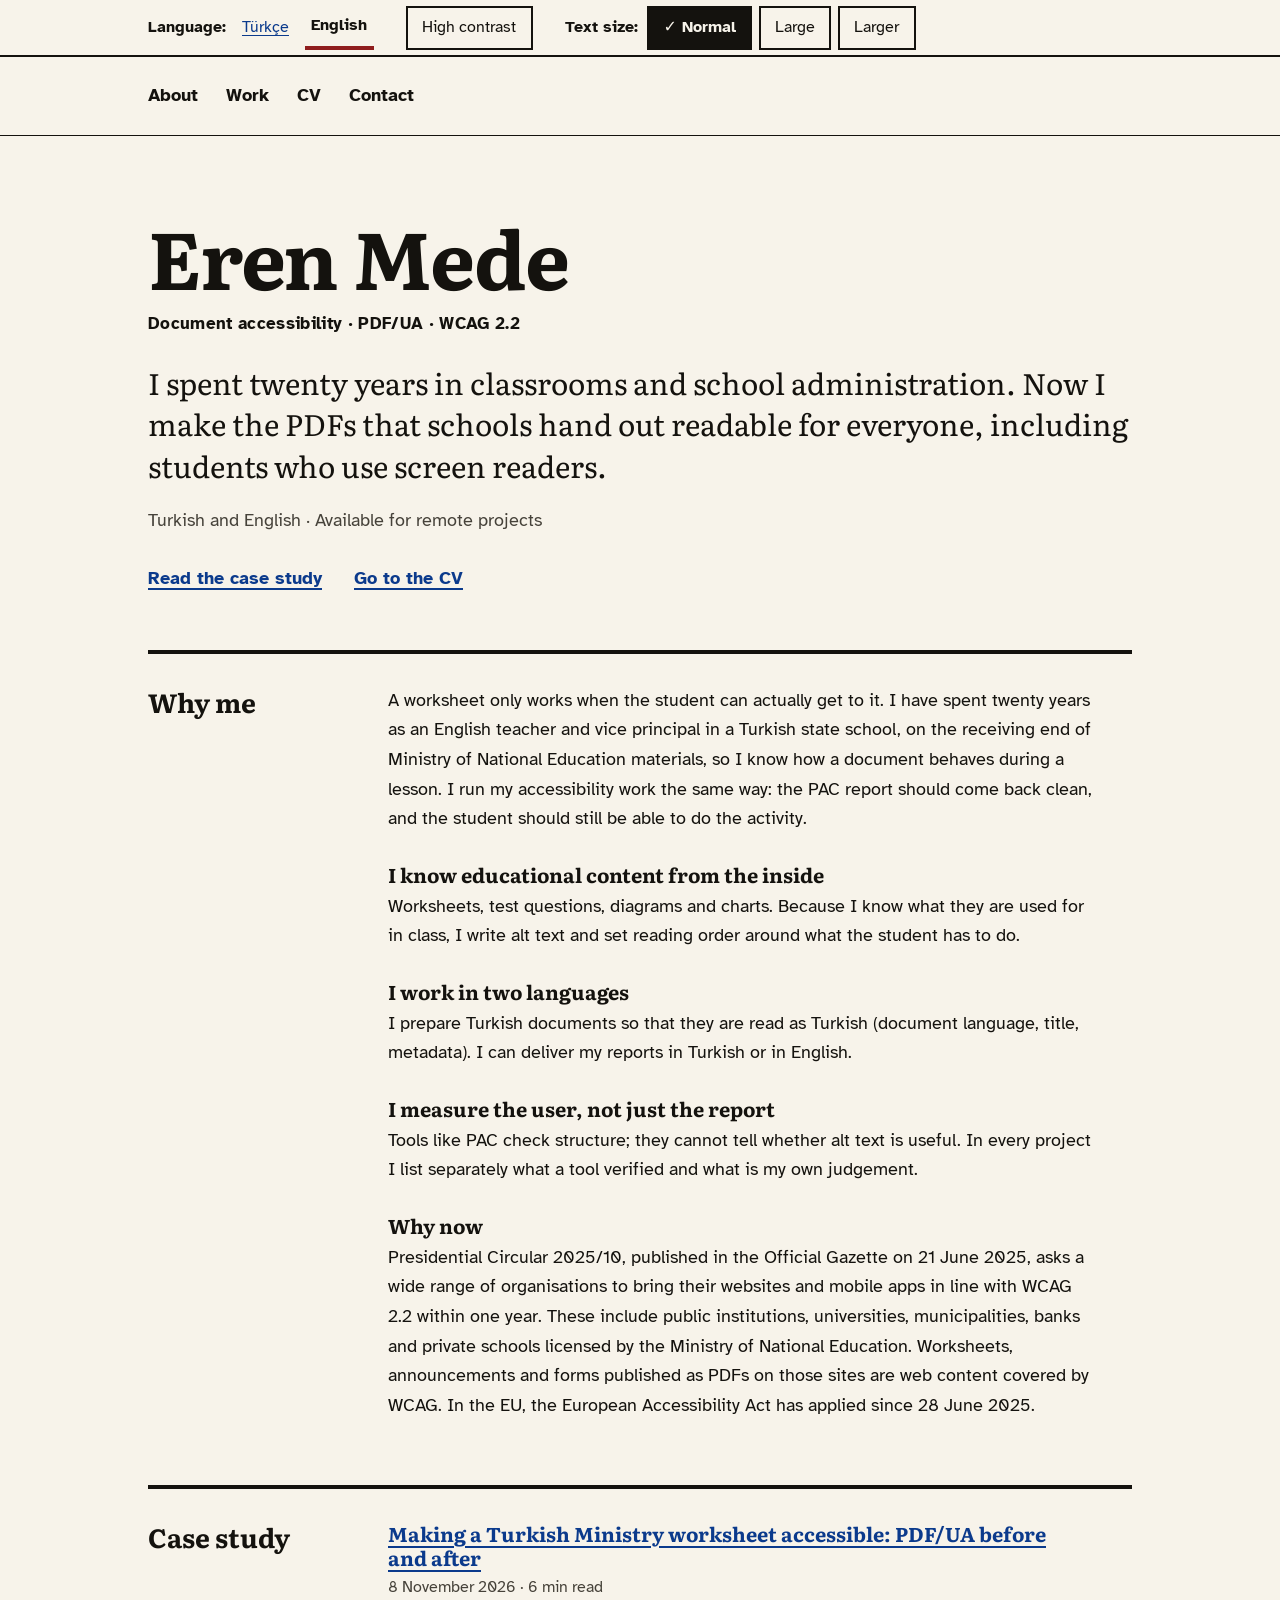
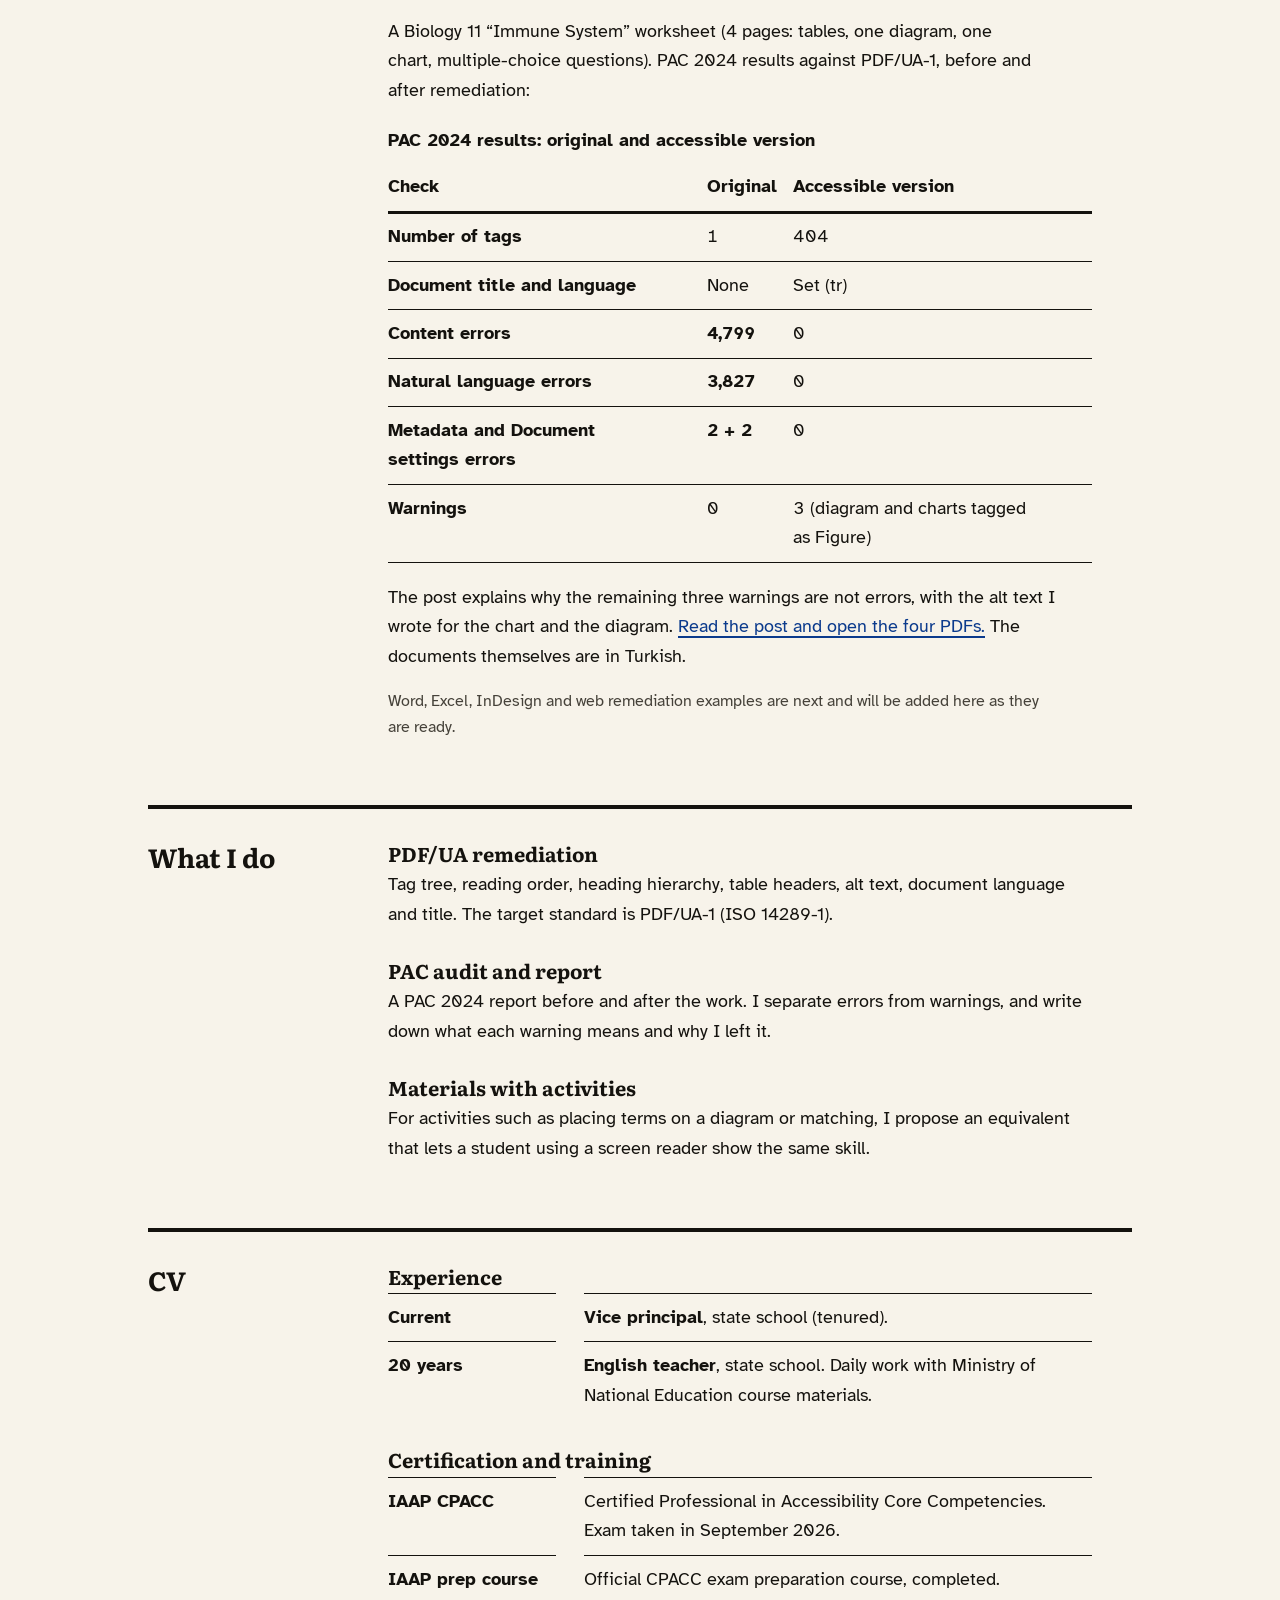
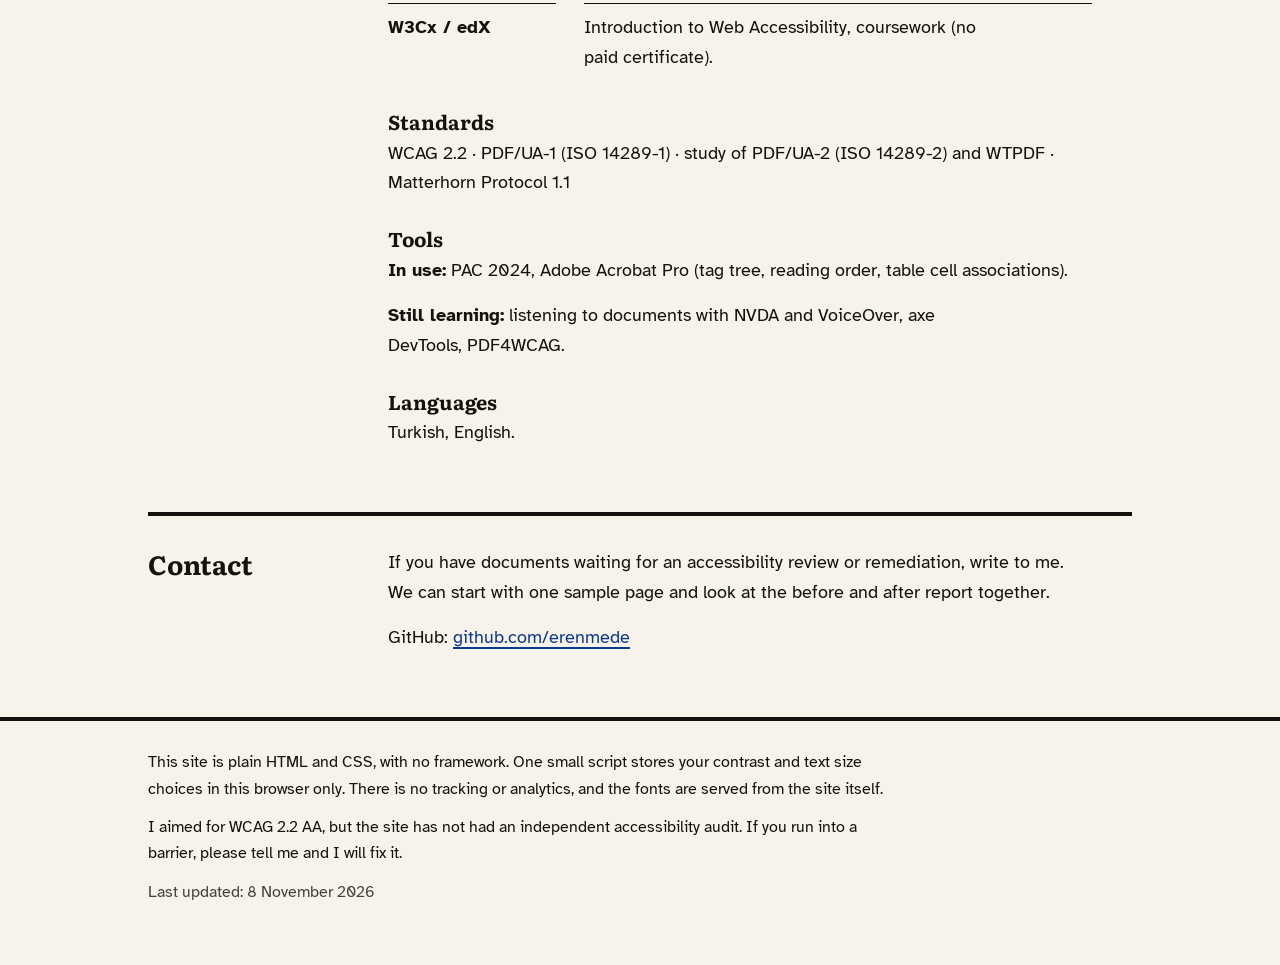
==== en/index.html @ 9f00c03e "site yenilendi" ====
<!doctype html>
<html lang="en" data-contrast="normal" data-size="100">
<head>
<meta charset="utf-8">
<meta name="viewport" content="width=device-width, initial-scale=1">
<title>Eren Mede — Document accessibility for educational materials</title>
<meta name="description" content="PDF/UA and WCAG 2.2 work. Twenty years as an English teacher and school administrator in Turkey; now making school documents readable for everyone, including screen reader users.">
<link rel="canonical" href="https://erenmede.github.io/en/">
<link rel="alternate" hreflang="tr" href="https://erenmede.github.io/">
<link rel="alternate" hreflang="en" href="https://erenmede.github.io/en/">
<link rel="alternate" hreflang="x-default" href="https://erenmede.github.io/">
<meta name="color-scheme" content="light dark">
<link rel="stylesheet" href="../assets/site.css">
<script src="../assets/site.js"></script>
</head>
<body>
<a class="skip" href="#icerik">Skip to main content</a>
<div class="prefs" role="region" aria-label="Display preferences">
  <div class="wrap prefs-row">
    <p class="pref"><span class="pref-label" id="lbl-lang">Language:</span>
      <a lang="tr" hreflang="tr" href="../index.html">Türkçe</a>
      <a lang="en" hreflang="en" href="index.html" aria-current="true">English</a></p>
    <p class="pref js-only"><button type="button" id="contrast-toggle" aria-pressed="false">High contrast</button></p>
    <div class="pref js-only" role="group" aria-labelledby="lbl-size"><span class="pref-label" id="lbl-size">Text size:</span>
      <span class="btn-row"><button type="button" data-size-btn="100" aria-pressed="true">Normal</button><button type="button" data-size-btn="115" aria-pressed="false">Large</button><button type="button" data-size-btn="130" aria-pressed="false">Larger</button></span></div>
  </div>
</div>
<header class="masthead">
  <div class="wrap"><nav aria-label="Main menu"><ul><li><a href="#hakkimda">About</a></li><li><a href="#calisma">Work</a></li><li><a href="#ozgecmis">CV</a></li><li><a href="#iletisim">Contact</a></li></ul></nav></div>
</header>
<main id="icerik" tabindex="-1">
  <div class="wrap">
    <div class="hero">
      <h1>Eren Mede</h1>
      <p class="role">Document accessibility · PDF/UA · WCAG 2.2</p>
      <p class="lead">I spent twenty years in classrooms and school administration. Now I make the PDFs that schools hand out readable for everyone, including students who use screen readers.</p>
      <p class="meta-line">Turkish and English · Available for remote projects</p>
      <p class="cta"><a href="#calisma">Read the case study</a><a href="#ozgecmis">Go to the CV</a></p>
    </div>
  
  <section class="sec" id="hakkimda" aria-labelledby="hakkimda-h">
    <h2 id="hakkimda-h">Why me</h2>
    <div>
      <p>A worksheet only works when the student can actually get to it. I have spent twenty years as an English teacher and vice principal in a Turkish state school, on the receiving end of Ministry of National Education materials, so I know how a document behaves during a lesson. I run my accessibility work the same way: the PAC report should come back clean, and the student should still be able to do the activity.</p>
      <h3>I know educational content from the inside</h3>
      <p>Worksheets, test questions, diagrams and charts. Because I know what they are used for in class, I write alt text and set reading order around what the student has to do.</p>
      <h3>I work in two languages</h3>
      <p>I prepare Turkish documents so that they are read as Turkish (document language, title, metadata). I can deliver my reports in Turkish or in English.</p>
      <h3>I measure the user, not just the report</h3>
      <p>Tools like PAC check structure; they cannot tell whether alt text is useful. In every project I list separately what a tool verified and what is my own judgement.</p>
      <h3>Why now</h3>
      <p>Presidential Circular 2025/10, published in the Official Gazette on 21 June 2025, asks a wide range of organisations to bring their websites and mobile apps in line with WCAG 2.2 within one year. These include public institutions, universities, municipalities, banks and private schools licensed by the Ministry of National Education. Worksheets, announcements and forms published as PDFs on those sites are web content covered by WCAG. In the EU, the European Accessibility Act has applied since 28 June 2025.</p>
  </div>
  </section>
  
  <section class="sec" id="calisma" aria-labelledby="calisma-h">
    <h2 id="calisma-h">Case study</h2>
    <div>
      <h3 class="work-title"><a href="posts/immune-system-worksheet-pdf-ua.html">Making a Turkish Ministry worksheet accessible: PDF/UA before and after</a></h3>
      <p class="fine"><time datetime="2026-11-08">8 November 2026</time> · 6 min read</p>
      <p>A Biology 11 “Immune System” worksheet (4 pages: tables, one diagram, one chart, multiple-choice questions). PAC 2024 results against PDF/UA-1, before and after remediation:</p>
      <div class="table-wrap" role="region" aria-labelledby="proof-cap" tabindex="0">
        <table>
          <caption id="proof-cap">PAC 2024 results: original and accessible version</caption>
          <thead><tr><th scope="col">Check</th><th scope="col">Original</th><th scope="col">Accessible version</th></tr></thead>
          <tbody>
            <tr><th scope="row">Number of tags</th><td>1</td><td>404</td></tr>
            <tr><th scope="row">Document title and language</th><td>None</td><td>Set (tr)</td></tr>
            <tr><th scope="row">Content errors</th><td class="bad">4,799</td><td>0</td></tr>
            <tr><th scope="row">Natural language errors</th><td class="bad">3,827</td><td>0</td></tr>
            <tr><th scope="row">Metadata and Document settings errors</th><td class="bad">2 + 2</td><td>0</td></tr>
            <tr><th scope="row">Warnings</th><td>0</td><td>3 (diagram and charts tagged as Figure)</td></tr>
          </tbody>
        </table>
      </div>
      <p>The post explains why the remaining three warnings are not errors, with the alt text I wrote for the chart and the diagram. <a href="posts/immune-system-worksheet-pdf-ua.html">Read the post and open the four PDFs.</a> The documents themselves are in Turkish.</p>
      <p class="fine">Word, Excel, InDesign and web remediation examples are next and will be added here as they are ready.</p>
  </div>
  </section>
  
  <section class="sec" id="hizmetler" aria-labelledby="hizmetler-h">
    <h2 id="hizmetler-h">What I do</h2>
    <div>
      <h3>PDF/UA remediation</h3>
      <p>Tag tree, reading order, heading hierarchy, table headers, alt text, document language and title. The target standard is PDF/UA-1 (ISO 14289-1).</p>
      <h3>PAC audit and report</h3>
      <p>A PAC 2024 report before and after the work. I separate errors from warnings, and write down what each warning means and why I left it.</p>
      <h3>Materials with activities</h3>
      <p>For activities such as placing terms on a diagram or matching, I propose an equivalent that lets a student using a screen reader show the same skill.</p>
  </div>
  </section>
  
  <section class="sec" id="ozgecmis" aria-labelledby="ozgecmis-h">
    <h2 id="ozgecmis-h">CV</h2>
    <div>
      <h3>Experience</h3>
      <dl class="cv">
        <dt>Current</dt>
        <dd><strong>Vice principal</strong>, state school (tenured).</dd>
        <dt>20 years</dt>
        <dd><strong>English teacher</strong>, state school. Daily work with Ministry of National Education course materials.</dd>
      </dl>
      <!-- ADD: school name/province and years (optional), university and graduation year -->
      <h3>Certification and training</h3>
      <dl class="cv">
        <dt>IAAP CPACC</dt>
        <dd>Certified Professional in Accessibility Core Competencies. Exam taken in September 2026.</dd>
        <dt>IAAP prep course</dt>
        <dd>Official CPACC exam preparation course, completed.</dd>
        <dt>W3Cx / edX</dt>
        <dd>Introduction to Web Accessibility, coursework (no paid certificate).</dd>
      </dl>
      <h3>Standards</h3>
      <p>WCAG 2.2 · PDF/UA-1 (ISO 14289-1) · study of PDF/UA-2 (ISO 14289-2) and WTPDF · Matterhorn Protocol 1.1</p>
      <h3>Tools</h3>
      <p><strong>In use:</strong> PAC 2024, Adobe Acrobat Pro (tag tree, reading order, table cell associations).</p>
      <p><strong>Still learning:</strong> listening to documents with NVDA and VoiceOver, axe DevTools, PDF4WCAG.</p>
      <h3>Languages</h3>
      <p>Turkish, English.</p>
  </div>
  </section>
  
  <section class="sec" id="iletisim" aria-labelledby="iletisim-h">
    <h2 id="iletisim-h">Contact</h2>
    <div>
      <p>If you have documents waiting for an accessibility review or remediation, write to me. We can start with one sample page and look at the before and after report together.</p>
      <!-- ADD: email address, e.g. <p>Email: <a href="mailto:ADDRESS">ADDRESS</a></p> -->
      <p>GitHub: <a href="https://github.com/erenmede">github.com/erenmede</a></p>
  </div>
  </section>
  </div>
</main>
<footer>
  <div class="wrap">
    <p>This site is plain HTML and CSS, with no framework. One small script stores your contrast and text size choices in this browser only. There is no tracking or analytics, and the fonts are served from the site itself.</p><p>I aimed for WCAG 2.2 AA, but the site has not had an independent accessibility audit. If you run into a barrier, please tell me and I will fix it.</p>
    <p class="fine">Last updated: 8 November 2026</p>
  </div>
</footer>
</body>
</html>
---- assets/site.css ----
/* Eren Mede — site stili. Elle yazıldı, çerçeve yok. */
@font-face{font-family:"Literata";font-style:normal;font-weight:400;font-display:swap;src:url(../fonts/literata-latin-400-normal.woff2) format("woff2");unicode-range:U+0000-00FF,U+0131,U+0152-0153,U+02BB-02BC,U+02C6,U+02DA,U+02DC,U+2000-206F,U+2074,U+20AC,U+2122,U+2191,U+2193,U+2212,U+2215,U+FEFF,U+FFFD}
@font-face{font-family:"Literata";font-style:normal;font-weight:400;font-display:swap;src:url(../fonts/literata-latin-ext-400-normal.woff2) format("woff2");unicode-range:U+0100-02AF,U+0304,U+0308,U+0329,U+1E00-1E9F,U+1EF2-1EFF,U+2020,U+20A0-20AB,U+20AD-20CF,U+2113,U+2C60-2C7F,U+A720-A7FF}
@font-face{font-family:"Literata";font-style:italic;font-weight:400;font-display:swap;src:url(../fonts/literata-latin-400-italic.woff2) format("woff2");unicode-range:U+0000-00FF,U+0131,U+0152-0153,U+02BB-02BC,U+02C6,U+02DA,U+02DC,U+2000-206F,U+2074,U+20AC,U+2122,U+2191,U+2193,U+2212,U+2215,U+FEFF,U+FFFD}
@font-face{font-family:"Literata";font-style:italic;font-weight:400;font-display:swap;src:url(../fonts/literata-latin-ext-400-italic.woff2) format("woff2");unicode-range:U+0100-02AF,U+0304,U+0308,U+0329,U+1E00-1E9F,U+1EF2-1EFF,U+2020,U+20A0-20AB,U+20AD-20CF,U+2113,U+2C60-2C7F,U+A720-A7FF}
@font-face{font-family:"Literata";font-style:normal;font-weight:700;font-display:swap;src:url(../fonts/literata-latin-700-normal.woff2) format("woff2");unicode-range:U+0000-00FF,U+0131,U+0152-0153,U+02BB-02BC,U+02C6,U+02DA,U+02DC,U+2000-206F,U+2074,U+20AC,U+2122,U+2191,U+2193,U+2212,U+2215,U+FEFF,U+FFFD}
@font-face{font-family:"Literata";font-style:normal;font-weight:700;font-display:swap;src:url(../fonts/literata-latin-ext-700-normal.woff2) format("woff2");unicode-range:U+0100-02AF,U+0304,U+0308,U+0329,U+1E00-1E9F,U+1EF2-1EFF,U+2020,U+20A0-20AB,U+20AD-20CF,U+2113,U+2C60-2C7F,U+A720-A7FF}
@font-face{font-family:"Atkinson Hyperlegible";font-style:normal;font-weight:400;font-display:swap;src:url(../fonts/atkinson-hyperlegible-latin-400-normal.woff2) format("woff2");unicode-range:U+0000-00FF,U+0131,U+0152-0153,U+02BB-02BC,U+02C6,U+02DA,U+02DC,U+2000-206F,U+2074,U+20AC,U+2122,U+2191,U+2193,U+2212,U+2215,U+FEFF,U+FFFD}
@font-face{font-family:"Atkinson Hyperlegible";font-style:normal;font-weight:400;font-display:swap;src:url(../fonts/atkinson-hyperlegible-latin-ext-400-normal.woff2) format("woff2");unicode-range:U+0100-02AF,U+0304,U+0308,U+0329,U+1E00-1E9F,U+1EF2-1EFF,U+2020,U+20A0-20AB,U+20AD-20CF,U+2113,U+2C60-2C7F,U+A720-A7FF}
@font-face{font-family:"Atkinson Hyperlegible";font-style:italic;font-weight:400;font-display:swap;src:url(../fonts/atkinson-hyperlegible-latin-400-italic.woff2) format("woff2");unicode-range:U+0000-00FF,U+0131,U+0152-0153,U+02BB-02BC,U+02C6,U+02DA,U+02DC,U+2000-206F,U+2074,U+20AC,U+2122,U+2191,U+2193,U+2212,U+2215,U+FEFF,U+FFFD}
@font-face{font-family:"Atkinson Hyperlegible";font-style:italic;font-weight:400;font-display:swap;src:url(../fonts/atkinson-hyperlegible-latin-ext-400-italic.woff2) format("woff2");unicode-range:U+0100-02AF,U+0304,U+0308,U+0329,U+1E00-1E9F,U+1EF2-1EFF,U+2020,U+20A0-20AB,U+20AD-20CF,U+2113,U+2C60-2C7F,U+A720-A7FF}
@font-face{font-family:"Atkinson Hyperlegible";font-style:normal;font-weight:700;font-display:swap;src:url(../fonts/atkinson-hyperlegible-latin-700-normal.woff2) format("woff2");unicode-range:U+0000-00FF,U+0131,U+0152-0153,U+02BB-02BC,U+02C6,U+02DA,U+02DC,U+2000-206F,U+2074,U+20AC,U+2122,U+2191,U+2193,U+2212,U+2215,U+FEFF,U+FFFD}
@font-face{font-family:"Atkinson Hyperlegible";font-style:normal;font-weight:700;font-display:swap;src:url(../fonts/atkinson-hyperlegible-latin-ext-700-normal.woff2) format("woff2");unicode-range:U+0100-02AF,U+0304,U+0308,U+0329,U+1E00-1E9F,U+1EF2-1EFF,U+2020,U+20A0-20AB,U+20AD-20CF,U+2113,U+2C60-2C7F,U+A720-A7FF}

/* Renkler: kâğıt ve mürekkep. Hepsi WCAG AAA (7:1) üstü. */
:root{
  --bg:#f7f3ea; --fg:#14120e; --muted:#46423a; --accent:#8f1d1d;
  --link:#0b3a8c; --visited:#5b2a86; --tint:#ece4cf;
  --focus:#14120e; --halo:#f7f3ea;
  --serif:"Literata",Georgia,"Times New Roman",serif;
  --sans:"Atkinson Hyperlegible","Segoe UI",system-ui,-apple-system,Arial,sans-serif;
  color-scheme:light;
}
html[data-contrast="high"]{
  --bg:#000; --fg:#fff; --muted:#fff; --accent:#ffd400;
  --link:#ffe600; --visited:#e3c0ff; --tint:#000;
  --focus:#00ffff; --halo:#000;
  color-scheme:dark;
}
@media (prefers-contrast:more){
  html:not([data-contrast]){
    --bg:#000; --fg:#fff; --muted:#fff; --accent:#ffd400;
    --link:#ffe600; --visited:#e3c0ff; --tint:#000; --focus:#00ffff; --halo:#000;
  }
}

html{font-size:100%}
html[data-size="115"]{font-size:115%}
html[data-size="130"]{font-size:130%}

*,*::before,*::after{box-sizing:border-box}
body{margin:0;background:var(--bg);color:var(--fg);font-family:var(--sans);font-size:1.125rem;line-height:1.65;text-wrap:pretty}
img{max-width:100%;height:auto}

a{color:var(--link);text-decoration:underline;text-decoration-thickness:.09em;text-underline-offset:.2em}
a:visited{color:var(--visited)}
a:hover{text-decoration-thickness:.2em}
:focus-visible{outline:3px solid var(--focus);outline-offset:3px;box-shadow:0 0 0 6px var(--halo)}

.wrap{max-width:66rem;margin-inline:auto;padding-inline:clamp(1rem,4vw,2.25rem)}

.skip{position:absolute;left:1rem;top:-5rem;z-index:10;background:var(--fg);color:var(--bg);padding:.75rem 1.1rem;font-weight:700}
.skip:focus{top:1rem}
.skip:visited{color:var(--bg)}

/* Görünüm tercihleri */
.prefs{border-bottom:2px solid var(--fg);font-size:1rem}
.prefs-row{display:flex;flex-wrap:wrap;align-items:center;gap:.25rem 2rem;padding-block:.35rem}
.pref{display:flex;flex-wrap:wrap;align-items:center;gap:.25rem .6rem;margin:0}
.pref-label{font-weight:700}
.prefs a{display:inline-flex;align-items:center;min-height:2.75rem;padding-inline:.4rem}
.prefs a[aria-current="true"]{font-weight:700;text-decoration:none;color:var(--fg);border-bottom:4px solid var(--accent)}
button{font:inherit;min-height:2.75rem;padding:.3rem .9rem;border:2px solid var(--fg);border-radius:0;background:transparent;color:var(--fg);cursor:pointer}
button:hover{background:var(--tint);text-decoration:underline}
button[aria-pressed="true"]{background:var(--fg);color:var(--bg);font-weight:700}
button[aria-pressed="true"]::before{content:"✓\00a0";content:"✓\00a0" / ""}
.btn-row{display:flex;flex-wrap:wrap;gap:.4rem}
html:not(.js) .js-only{display:none}

/* Üst menü */
.masthead{padding-block:1rem;border-bottom:1px solid var(--fg)}
.masthead ul{display:flex;flex-wrap:wrap;gap:.1rem 1.75rem;list-style:none;margin:0;padding:0}
.masthead a{display:inline-block;padding-block:.5rem;color:var(--fg);text-decoration:none;font-weight:700}
.masthead a:visited{color:var(--fg)}
.masthead a:hover{text-decoration:underline;text-decoration-thickness:.15em}

/* Başlıklar */
h1,h2,h3,h4{font-family:var(--serif);line-height:1.2;font-weight:700;margin:0}
h1{font-size:clamp(2.7rem,8vw,5rem);line-height:1;letter-spacing:-.015em}
h2{font-size:1.65rem}
h3{font-size:1.25rem;margin-top:1.75rem;margin-bottom:.35rem}
h4{font-size:1.1rem;margin-top:1.5rem;margin-bottom:.25rem}

/* Açılış */
.hero{padding-block:clamp(2.5rem,7vw,5rem) clamp(2rem,5vw,3.5rem)}
.role{margin:.9rem 0 0;font-size:1.05rem;font-weight:700;letter-spacing:.02em}
.lead{font-family:var(--serif);font-size:clamp(1.35rem,3vw,1.85rem);line-height:1.4;max-width:34em;margin:1.5rem 0 0}
.meta-line{margin:1.25rem 0 0;color:var(--muted)}
.cta{margin:1.75rem 0 0;display:flex;flex-wrap:wrap;gap:.5rem 2rem;font-weight:700}

/* Bölümler: başlık solda, içerik sağda */
.sec{border-top:4px solid var(--fg);padding-block:2rem 3rem;display:grid;gap:1rem 3rem;grid-template-columns:minmax(0,1fr)}
@media (min-width:56rem){.sec{grid-template-columns:12rem minmax(0,1fr)}}
.sec>div{max-width:44rem}
.sec p{margin:0 0 1rem}
.sec h3:first-child{margin-top:0}
.fine{color:var(--muted);font-size:1rem}

/* Kanıt tablosu */
.table-wrap{overflow-x:auto;margin:1.25rem 0}
table{border-collapse:collapse;width:100%;font-variant-numeric:tabular-nums}
caption{text-align:left;font-weight:700;padding-bottom:.5rem}
th,td{text-align:left;padding:.55rem 1rem .55rem 0;border-bottom:1px solid var(--fg);vertical-align:top}
thead th{border-bottom:3px solid var(--fg)}
tbody th{font-weight:700}
.bad{font-weight:700}

/* Özgeçmiş */
dl.cv{display:grid;grid-template-columns:minmax(0,1fr);margin:0 0 1rem}
dl.cv dt{font-weight:700;margin-top:1.1rem}
dl.cv dd{margin:0}
@media (min-width:40rem){
  dl.cv{grid-template-columns:10.5rem minmax(0,1fr);column-gap:1.75rem}
  dl.cv dt{margin-top:0;padding-block:.55rem;border-top:1px solid var(--fg)}
  dl.cv dd{padding-block:.55rem;border-top:1px solid var(--fg)}
}
ul.plain{margin:0 0 1rem;padding-left:1.25rem}
ul.plain li{margin-bottom:.4rem}

/* Yazı sayfası */
.post-grid{display:grid;gap:2.5rem 4rem;grid-template-columns:minmax(0,1fr);padding-block:2rem 4rem}
@media (min-width:62rem){.post-grid{grid-template-columns:minmax(0,40rem) 16rem}}
.post-head{padding-block:2.25rem 0}
.post-head h1{font-size:clamp(2rem,5.5vw,3.25rem);line-height:1.08;max-width:18em}
.post-meta{margin:1rem 0 0;color:var(--muted)}
.back{display:inline-block;margin-bottom:1.25rem;font-weight:700}
article p,article li{max-width:40rem}
article h2{margin-top:2.5rem;font-size:1.6rem}
article h3{margin-top:1.75rem}
article ul,article ol{padding-left:1.4rem}
article li{margin-bottom:.45rem}
blockquote{margin:1.25rem 0;padding:.1rem 0 .1rem 1.25rem;border-left:4px solid var(--fg);font-family:var(--serif);font-style:italic}
figure{margin:2rem 0}
figure img{display:block;border:2px solid var(--fg)}
figcaption{margin-top:.5rem;font-size:1rem;color:var(--muted)}
aside{border-top:4px solid var(--fg);padding-top:1rem;align-self:start}
aside h2{font-size:1.25rem;margin:0 0 .75rem}
aside ul{list-style:none;margin:0;padding:0}
aside li{margin-bottom:.9rem}
aside .fine{display:block}

/* Altbilgi */
footer{border-top:4px solid var(--fg);padding-block:1.75rem 3rem;font-size:1rem}
footer p{margin:0 0 .75rem;max-width:46rem}

@media print{
  .prefs,.masthead,.skip,.cta,aside,.back{display:none!important}
  :root,html[data-contrast="high"]{--bg:#fff;--fg:#000;--muted:#222;--link:#000;--visited:#000;--accent:#000;--tint:#fff}
  body{font-size:11pt}
  a{color:#000}
  a[href^="http"]::after{content:" (" attr(href) ")";font-size:.85em}
  .sec{break-inside:avoid-page}
}
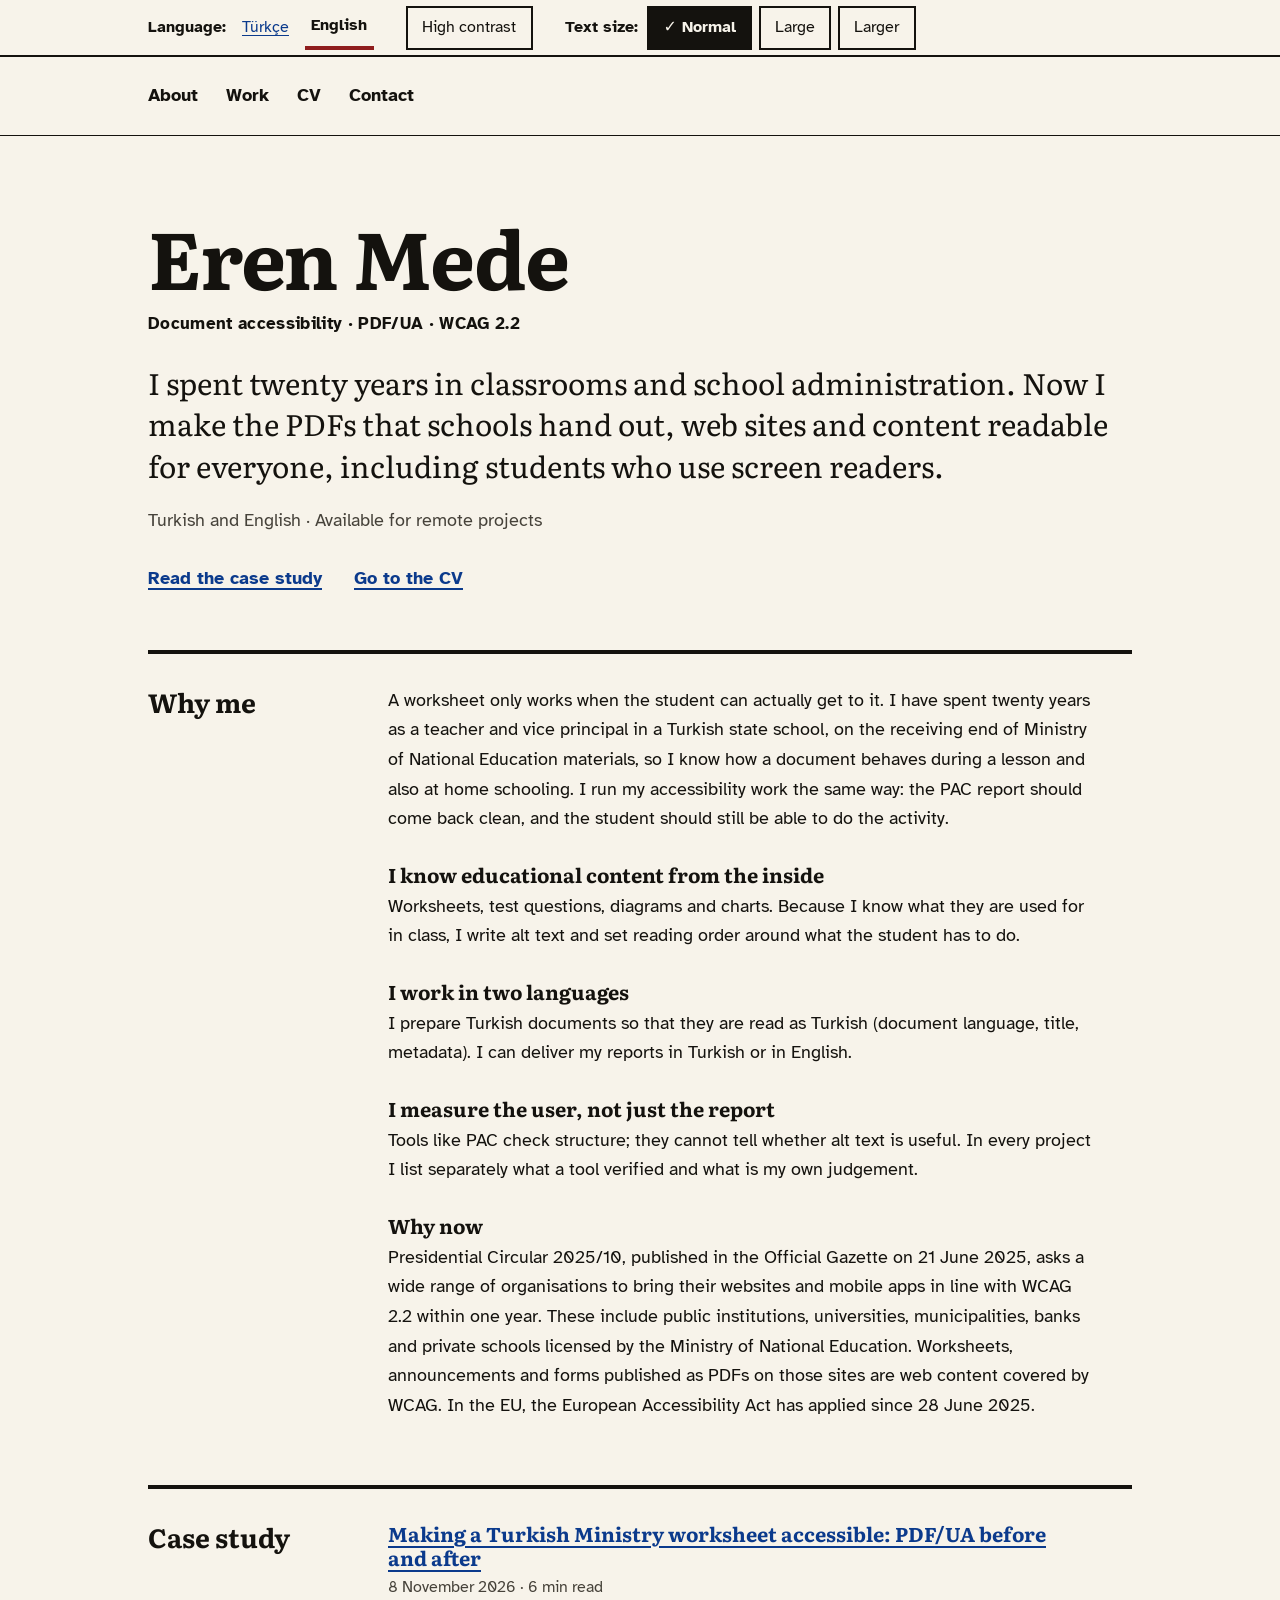
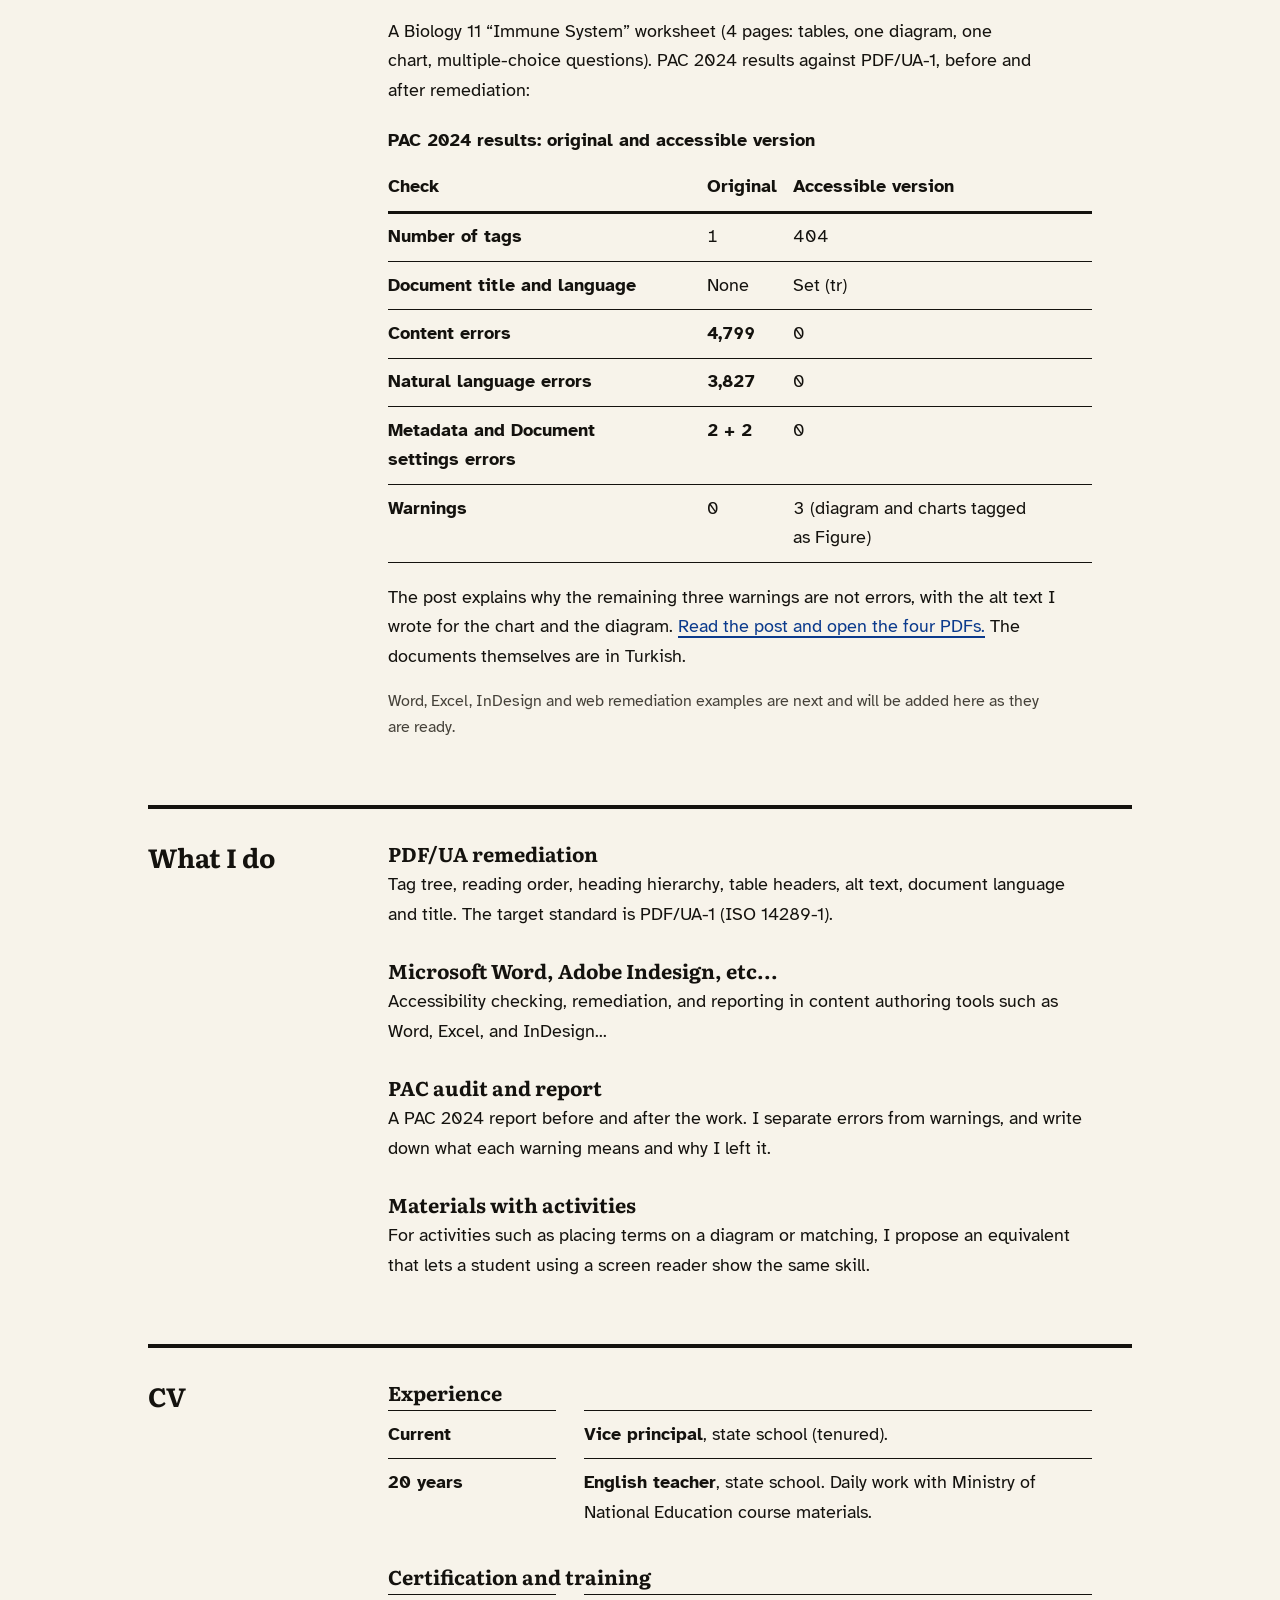
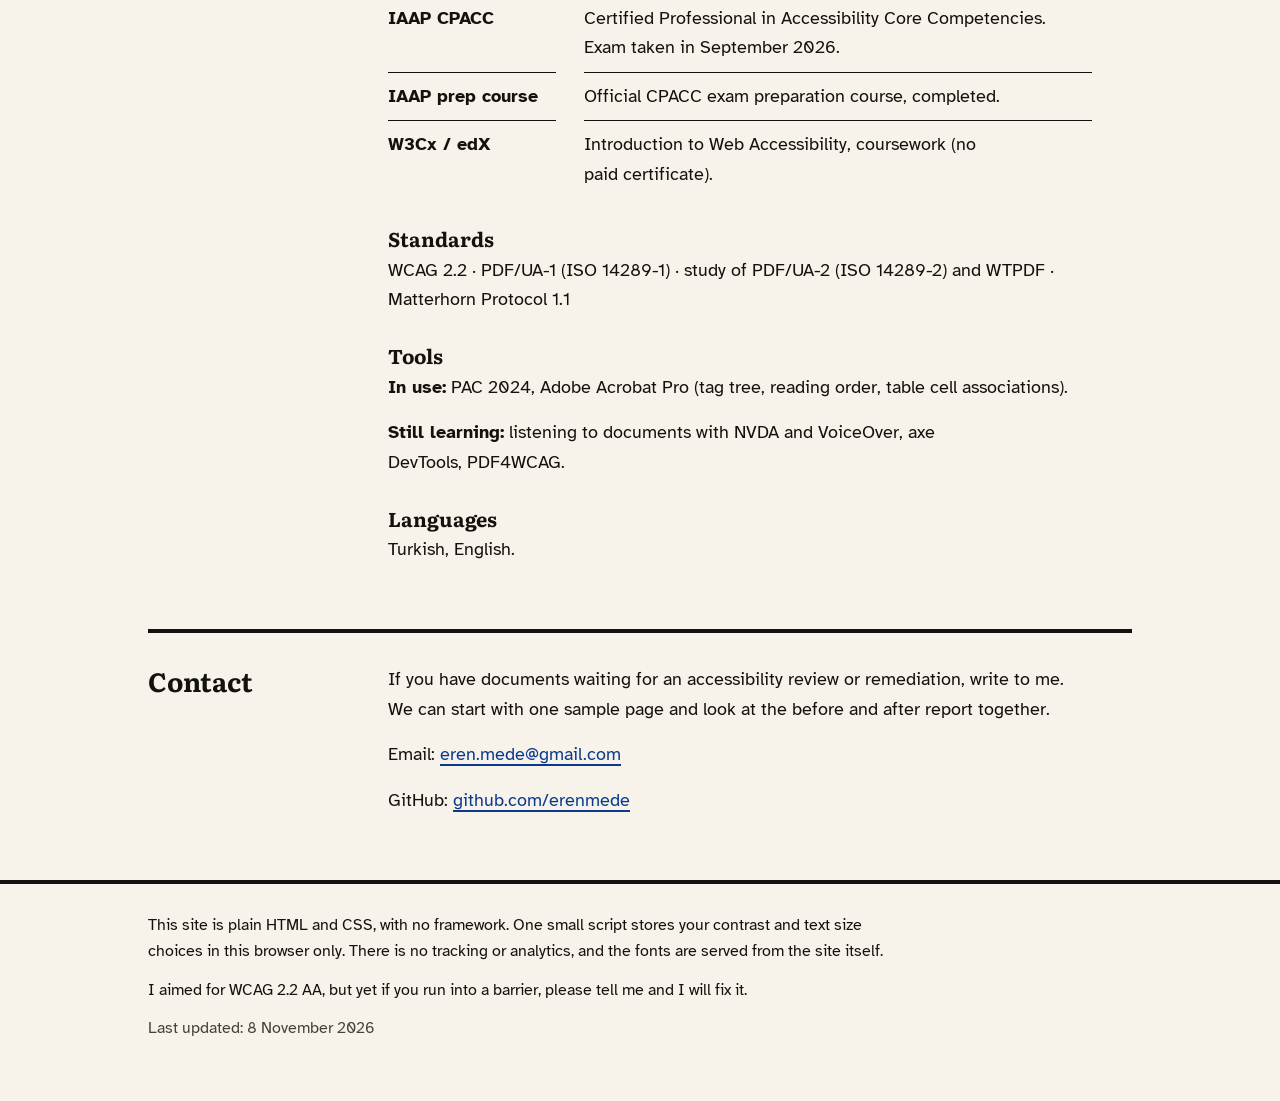
==== commit 827addc1: "Update index.html" ====
--- a/en/index.html
+++ b/en/index.html
@@ -33,7 +33,7 @@
     <div class="hero">
       <h1>Eren Mede</h1>
       <p class="role">Document accessibility · PDF/UA · WCAG 2.2</p>
-      <p class="lead">I spent twenty years in classrooms and school administration. Now I make the PDFs that schools hand out readable for everyone, including students who use screen readers.</p>
+      <p class="lead">I spent twenty years in classrooms and school administration. Now I make the PDFs that schools hand out, web sites and content readable for everyone, including students who use screen readers.</p>
       <p class="meta-line">Turkish and English · Available for remote projects</p>
       <p class="cta"><a href="#calisma">Read the case study</a><a href="#ozgecmis">Go to the CV</a></p>
     </div>
@@ -41,7 +41,7 @@
   <section class="sec" id="hakkimda" aria-labelledby="hakkimda-h">
     <h2 id="hakkimda-h">Why me</h2>
     <div>
-      <p>A worksheet only works when the student can actually get to it. I have spent twenty years as an English teacher and vice principal in a Turkish state school, on the receiving end of Ministry of National Education materials, so I know how a document behaves during a lesson. I run my accessibility work the same way: the PAC report should come back clean, and the student should still be able to do the activity.</p>
+      <p>A worksheet only works when the student can actually get to it. I have spent twenty years as a teacher and vice principal in a Turkish state school, on the receiving end of Ministry of National Education materials, so I know how a document behaves during a lesson and also at home schooling. I run my accessibility work the same way: the PAC report should come back clean, and the student should still be able to do the activity.</p>
       <h3>I know educational content from the inside</h3>
       <p>Worksheets, test questions, diagrams and charts. Because I know what they are used for in class, I write alt text and set reading order around what the student has to do.</p>
       <h3>I work in two languages</h3>
@@ -83,6 +83,8 @@
     <div>
       <h3>PDF/UA remediation</h3>
       <p>Tag tree, reading order, heading hierarchy, table headers, alt text, document language and title. The target standard is PDF/UA-1 (ISO 14289-1).</p>
+      <h3>Microsoft Word, Adobe Indesign, etc...</h3>
+      <p>Accessibility checking, remediation, and reporting in content authoring tools such as Word, Excel, and InDesign...</p>
       <h3>PAC audit and report</h3>
       <p>A PAC 2024 report before and after the work. I separate errors from warnings, and write down what each warning means and why I left it.</p>
       <h3>Materials with activities</h3>
@@ -124,7 +126,7 @@
     <h2 id="iletisim-h">Contact</h2>
     <div>
       <p>If you have documents waiting for an accessibility review or remediation, write to me. We can start with one sample page and look at the before and after report together.</p>
-      <!-- ADD: email address, e.g. <p>Email: <a href="mailto:ADDRESS">ADDRESS</a></p> -->
+      <p>Email: <a href="mailto:eren.mede@gmail.com">eren.mede@gmail.com</a></p>
       <p>GitHub: <a href="https://github.com/erenmede">github.com/erenmede</a></p>
   </div>
   </section>
@@ -132,7 +134,7 @@
 </main>
 <footer>
   <div class="wrap">
-    <p>This site is plain HTML and CSS, with no framework. One small script stores your contrast and text size choices in this browser only. There is no tracking or analytics, and the fonts are served from the site itself.</p><p>I aimed for WCAG 2.2 AA, but the site has not had an independent accessibility audit. If you run into a barrier, please tell me and I will fix it.</p>
+    <p>This site is plain HTML and CSS, with no framework. One small script stores your contrast and text size choices in this browser only. There is no tracking or analytics, and the fonts are served from the site itself.</p><p>I aimed for WCAG 2.2 AA, but yet if you run into a barrier, please tell me and I will fix it.</p>
     <p class="fine">Last updated: 8 November 2026</p>
   </div>
 </footer>
--- a/assets/site.css
+++ b/assets/site.css
@@ -43,7 +43,7 @@
 img{max-width:100%;height:auto}
 
 a{color:var(--link);text-decoration:underline;text-decoration-thickness:.09em;text-underline-offset:.2em}
-a:visited{color:var(--visited)}
+a:visited{color:var(--accent)}
 a:hover{text-decoration-thickness:.2em}
 :focus-visible{outline:3px solid var(--focus);outline-offset:3px;box-shadow:0 0 0 6px var(--halo)}
 
@@ -72,7 +72,7 @@
 .masthead ul{display:flex;flex-wrap:wrap;gap:.1rem 1.75rem;list-style:none;margin:0;padding:0}
 .masthead a{display:inline-block;padding-block:.5rem;color:var(--fg);text-decoration:none;font-weight:700}
 .masthead a:visited{color:var(--fg)}
-.masthead a:hover{text-decoration:underline;text-decoration-thickness:.15em}
+.masthead a:hover{text-decoration:underline;text-decoration-thickness:.15em; color:var(--accent)}
 
 /* Başlıklar */
 h1,h2,h3,h4{font-family:var(--serif);line-height:1.2;font-weight:700;margin:0}
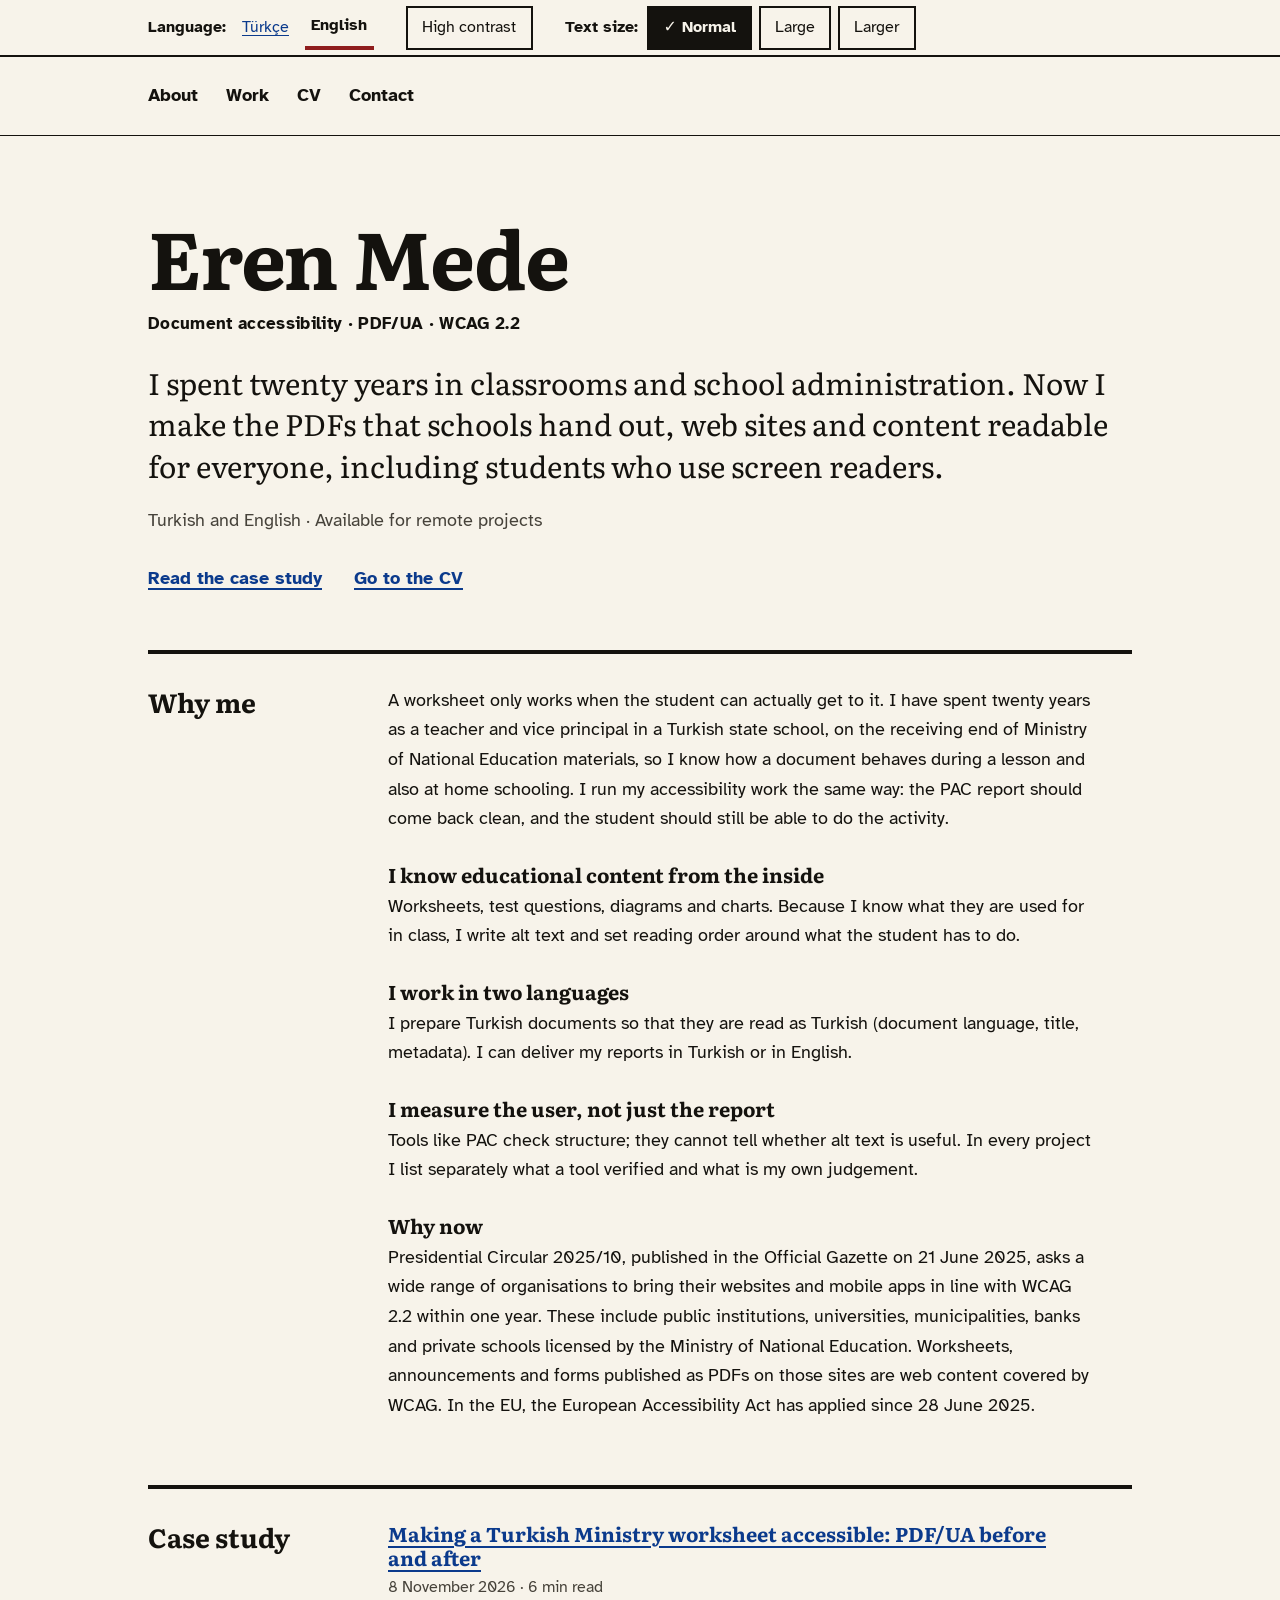
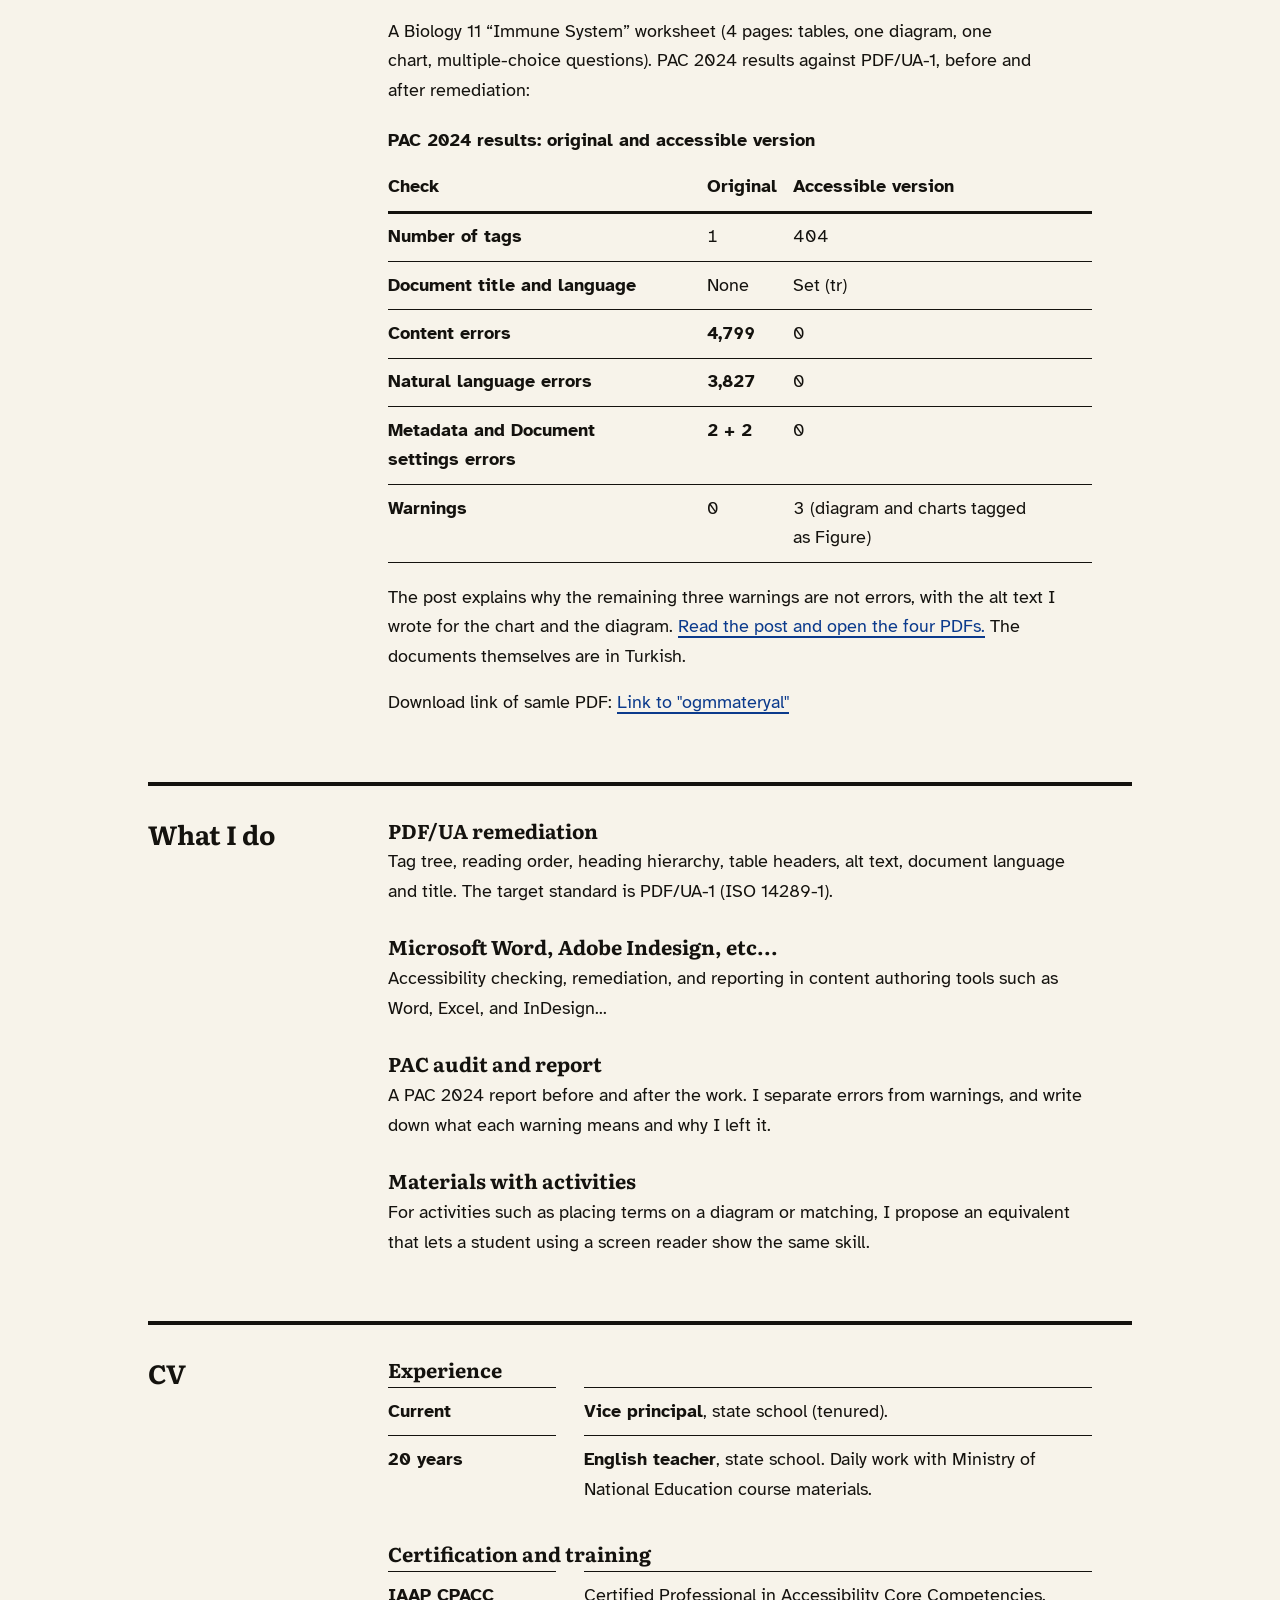
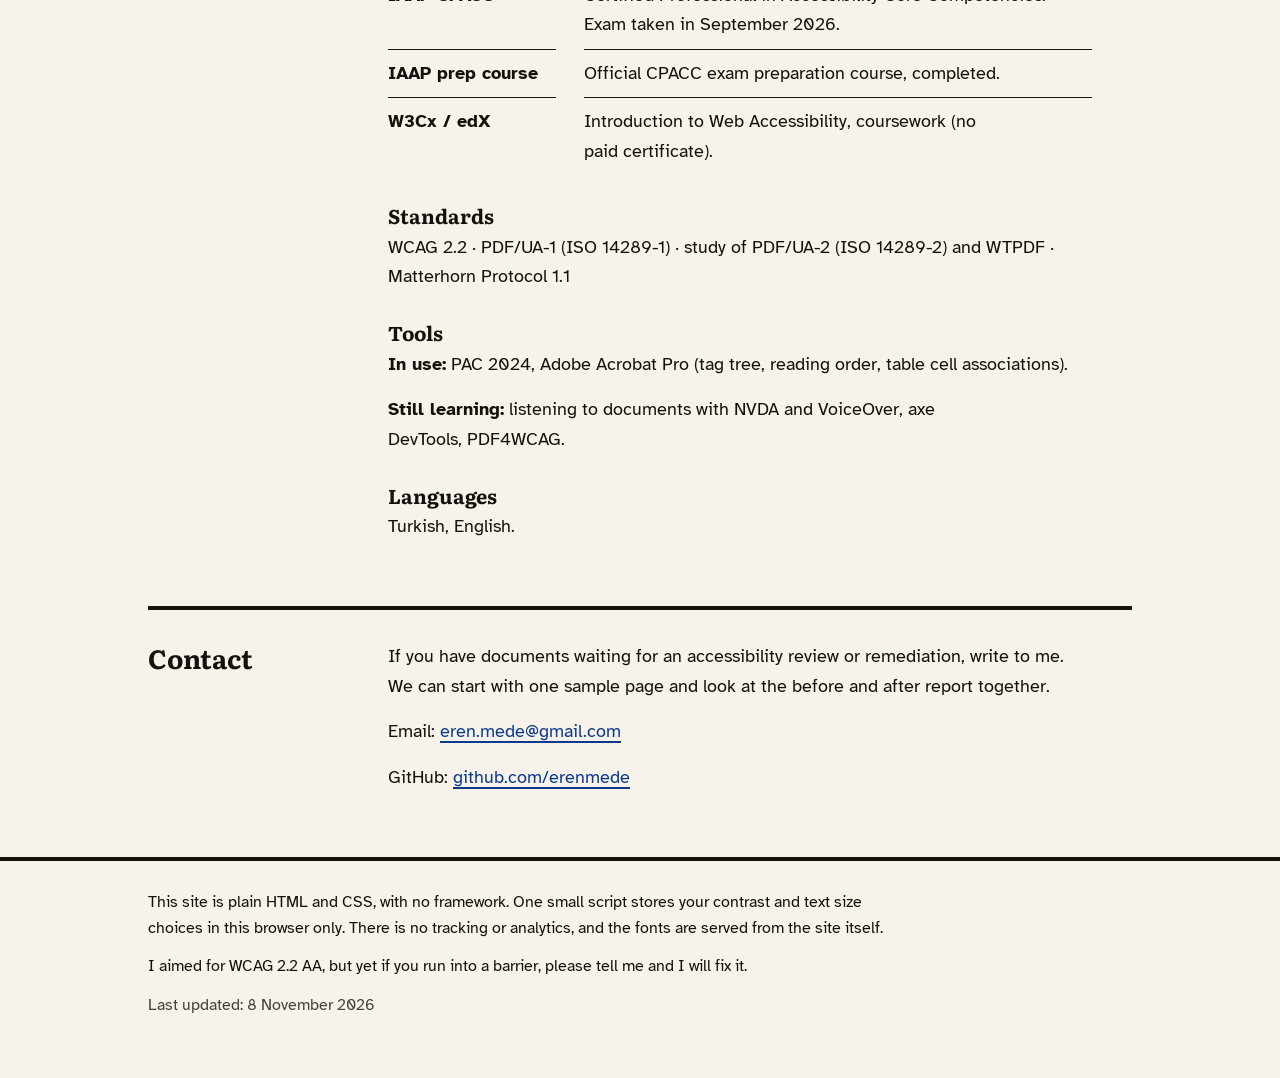
==== commit e9746bdf: "Update index.html" ====
--- a/en/index.html
+++ b/en/index.html
@@ -74,7 +74,7 @@
         </table>
       </div>
       <p>The post explains why the remaining three warnings are not errors, with the alt text I wrote for the chart and the diagram. <a href="posts/immune-system-worksheet-pdf-ua.html">Read the post and open the four PDFs.</a> The documents themselves are in Turkish.</p>
-      <p class="fine">Word, Excel, InDesign and web remediation examples are next and will be added here as they are ready.</p>
+      <p>Download link of samle PDF: <a href= "https://ogmmateryal.eba.gov.tr/kazanim-bazli-kazanim-kavrama-etkinlikleri?sinif=11.+S%C4%B1n%C4%B1f&ders=Biyoloji&unite=%C4%B0nsan+Fizyolojisi&pdf=https%3A%2F%2Fogmmateryal.eba.gov.tr%2Fpanel%2Fupload%2Fyardimci-kitap%2Feesfmobr4gs.pdf">Link to "ogmmateryal"</a></p>
   </div>
   </section>
   
